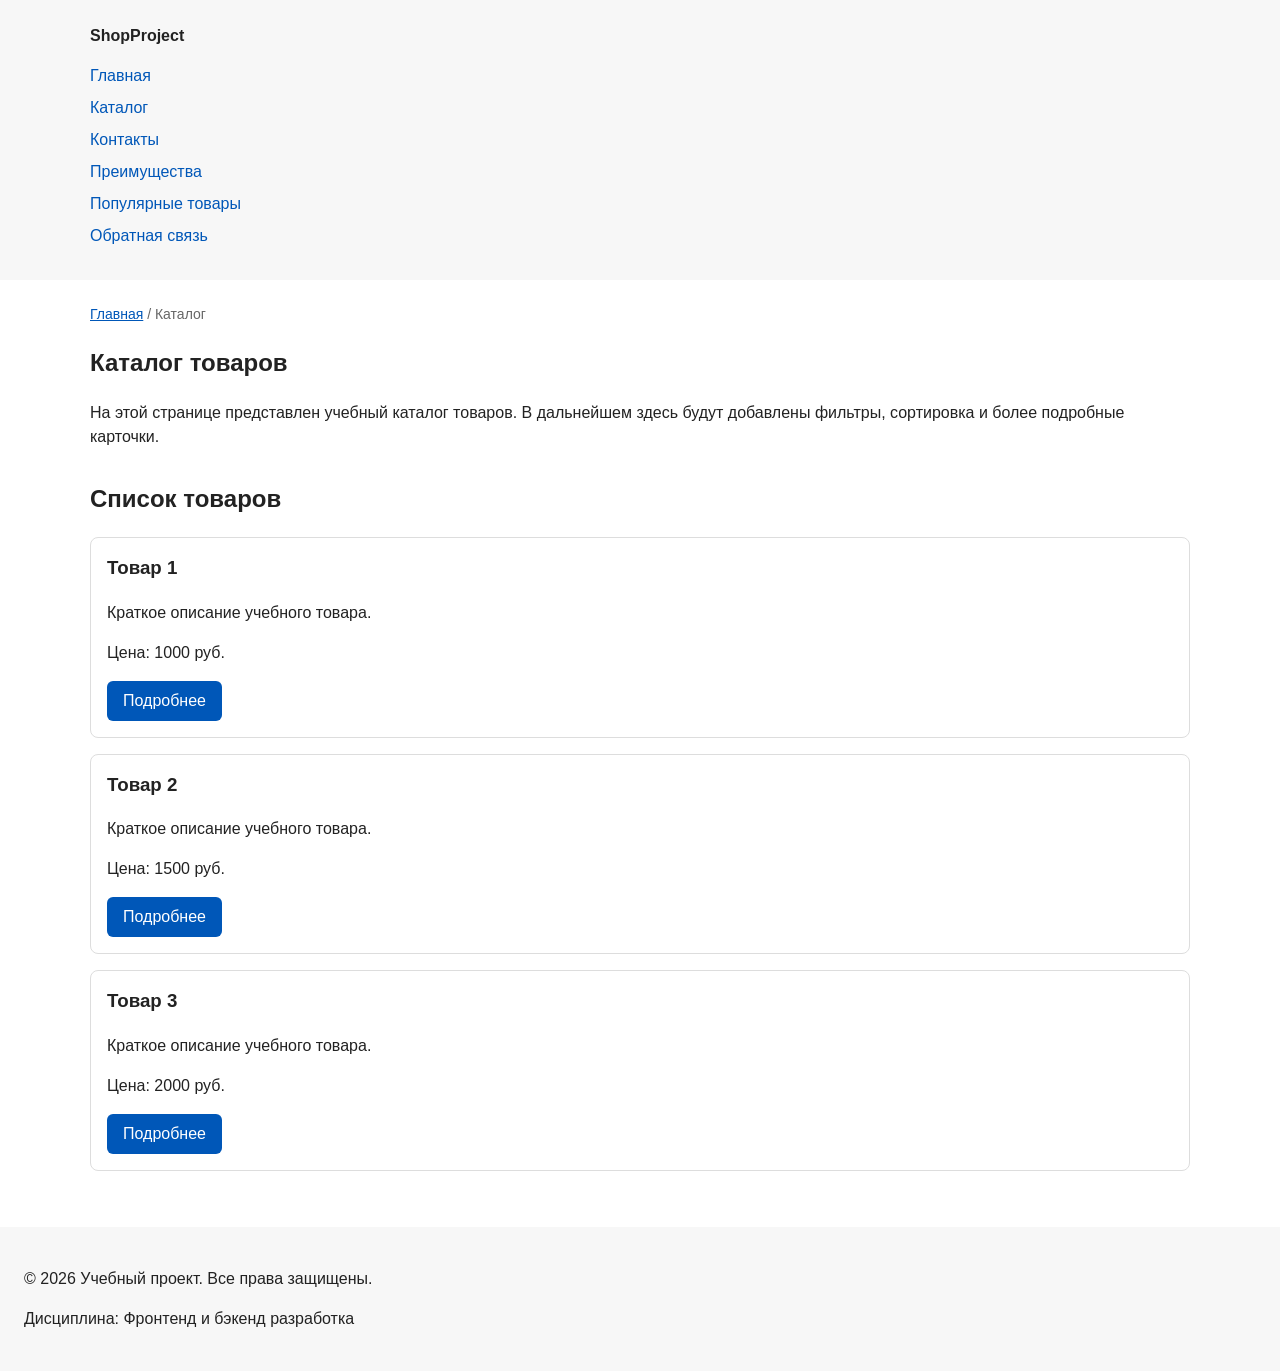
==== catalog.html @ 8e1e1a38 "feat: add multi-page structure navigation and anchors" ====
<!DOCTYPE html>
<html lang="ru">

<head>
    <meta charset="UTF-8">
    <meta name="viewport" content="width=device-width, initial-scale=1.0">
    <meta name="description" content="Каталог товаров учебного интернет-магазина.">
    <title>Каталог товаров — Учебный интернет-магазин</title>
    <link rel="stylesheet" href="css/style.css">
    <meta property="og:type" content="website">
    <meta property="og:title" content="Учебный интернет-магазин">
    <meta property="og:description" content="Учебный frontend-проект интернет-магазина.">
    <meta property="og:image" content="https://username.github.io/kr1-html-css-shop/images/preview.jpg">

</head>

<body>
    <header>
        <div class="site-header">
            <a class="site-logo" href="index.html">ShopProject</a>

            <nav class="site-nav" aria-label="Основная навигация">
                <ul class="site-nav__list">
                    <li><a href="index.html">Главная</a></li>
                    <li><a href="catalog.html">Каталог</a></li>
                    <li><a href="contacts.html">Контакты</a></li>
                    <li><a href="index.html#advantages">Преимущества</a></li>
                    <li><a href="index.html#popular">Популярные товары</a></li>
                    <li><a href="index.html#contacts">Обратная связь</a></li>
                </ul>
            </nav>
        </div>
    </header>

    <main>
        <nav class="breadcrumbs" aria-label="Хлебные крошки">
            <a href="index.html">Главная</a>
            <span>Каталог</span>
        </nav>

        <section class="section">
            <h1>Каталог товаров</h1>
            <p>
                На этой странице представлен учебный каталог товаров.
                В дальнейшем здесь будут добавлены фильтры, сортировка и более
                подробные карточки.
            </p>
        </section>

        <section class="section">
            <h2>Список товаров</h2>

            <article class="product-card">
                <h3>Товар 1</h3>
                <p>Краткое описание учебного товара.</p>
                <p>Цена: 1000 руб.</p>
                <a class="button" href="index.html#popular">Подробнее</a>
            </article>

            <article class="product-card">
                <h3>Товар 2</h3>
                <p>Краткое описание учебного товара.</p>
                <p>Цена: 1500 руб.</p>
                <a class="button" href="index.html#popular">Подробнее</a>
            </article>

            <article class="product-card">
                <h3>Товар 3</h3>
                <p>Краткое описание учебного товара.</p>
                <p>Цена: 2000 руб.</p>
                <a class="button" href="index.html#popular">Подробнее</a>
            </article>
        </section>
    </main>

    <footer>
        <p>&copy; 2026 Учебный проект. Все права защищены.</p>
        <p>Дисциплина: Фронтенд и бэкенд разработка</p>
    </footer>
</body>

</html>
---- css/style.css ----
/* ===============================
   1. Переменные проекта
   =============================== */

:root {
  /* Основные цвета проекта */
  --color-bg: #ffffff;
  --color-text: #222222;
  --color-muted: #666666;
  --color-primary: #0057b8;
  --color-primary-dark: #003f86;
  --color-border: #dddddd;
  --color-surface: #f7f7f7;
  --color-surface-accent: #eef5ff;
  --color-danger: #b00020;
  --color-success: #168a2f;
  --color-success-bg: #eefaf0;
  --color-white: #ffffff;

  /* Отступы */
  --space-xs: 4px;
  --space-sm: 8px;
  --space-md: 16px;
  --space-lg: 24px;
  --space-xl: 32px;

  /* Скругления */
  --radius-sm: 6px;
  --radius-md: 8px;
  --radius-lg: 12px;

  /* Размеры */
  --container-width: 1100px;
}

/* ===============================
   2. Базовые стили
   =============================== */

* {
  box-sizing: border-box;
}

/*
  Убираем стандартный внешний отступ браузера у body.
  Без этого вокруг страницы может появиться белая рамка.
*/
body {
  margin: 0;
  font-family: Arial, sans-serif;
  line-height: 1.5;
  color: var(--color-text);
  background-color: var(--color-bg);
}

/*
  Задаём внутренние отступы для основных областей страницы.
  Это делает содержимое визуально отделённым от краёв окна браузера.
*/
header,
main,
footer {
  padding: var(--space-lg);
}


/*
  Оформляем шапку страницы.
  Пока используется простой светло-серый фон.
*/
header {
  background-color: var(--color-surface);
}

footer {
  background-color: var(--color-surface);
}

/* ===============================
   3. Общие элементы интерфейса
   =============================== */

a {
  color: var(--color-primary);
}

a:hover {
  color: var(--color-primary-dark);
}

a:focus-visible {
  outline: 2px solid var(--color-primary);
  outline-offset: 3px;
}



/*
  Ограничиваем ширину содержимого шапки,
  чтобы оно не растягивалось слишком сильно на широких экранах.
*/
.site-header {
  max-width: 1100px;
  margin: 0 auto;
}

/*
  Оформляем текстовый логотип.
*/
.site-logo {
  font-weight: bold;
  text-decoration: none;
  color: #222222;
}

/*
  Убираем стандартные отступы и маркеры списка навигации.
*/
.site-nav__list {
  padding: 0;
  margin: 16px 0 0;
  list-style: none;
}

/*
  Добавляем расстояние между пунктами меню.
*/
.site-nav__list li {
  margin-bottom: 8px;
}

/*
  Оформляем ссылки меню.
*/
.site-nav__list a {
  color: #0057b8;
  text-decoration: none;
}

/*
  При наведении мыши подчёркиваем ссылку.
  Подробно состояния интерфейса будут рассмотрены в практической работе 1.7.
*/
.site-nav__list a:hover {
  text-decoration: underline;
}

/* ===============================
   4. Компоненты страницы
   =============================== */

.hero {
  max-width: var(--container-width);
  margin: 0 auto var(--space-xl);
  padding: var(--space-xl) var(--space-lg);
  background-color: var(--color-surface-accent);
  border-radius: var(--radius-lg);
}

.section {
  max-width: var(--container-width);
  margin: 0 auto var(--space-xl);
}

.section h2 {
  margin-top: 0;
}

/*
  Карточка товара — самостоятельный блок.
  На следующих занятиях карточки будут доработаны и выстроены в сетку.
*/
.product-card {
  margin-bottom: var(--space-md);
  padding: var(--space-md);
  border: 1px solid var(--color-border);
  border-radius: var(--radius-md);
  background-color: var(--color-bg);
}

.product-card:hover {
  border-color: var(--color-primary);
}

.product-card h3 {
  margin-top: 0;
}


.button {
  display: inline-block;
  padding: var(--space-sm) var(--space-md);
  color: var(--color-white);
  background-color: var(--color-primary);
  text-decoration: none;
  border: none;
  border-radius: var(--radius-sm);
  cursor: pointer;
}

.button:hover {
  background-color: var(--color-primary-dark);
}

.button:focus-visible {
  outline: 2px solid var(--color-primary);
  outline-offset: 3px;
}

.button:disabled {
  opacity: 0.6;
  cursor: not-allowed;
}


/*
  Дополнительный информационный блок.
*/
.product-card {
  margin-bottom: var(--space-md);
  padding: var(--space-md);
  border: 1px solid var(--color-border);
  border-radius: var(--radius-md);
  background-color: var(--color-bg);
}

.product-card:hover {
  border-color: var(--color-primary);
}

.product-card h3 {
  margin-top: 0;
}


/* ===============================
   5. Форма и модальное окно
   =============================== */

/*
  Модальное окно.
  Элемент dialog сам умеет открываться поверх страницы.
*/
.order-dialog {
  width: min(100% - 32px, 560px);
  padding: var(--space-lg);
  border: none;
  border-radius: var(--radius-lg);
}


/*
  Затемнение фона за модальным окном.
*/
.order-dialog::backdrop {
  background-color: rgba(0, 0, 0, 0.5);
}


/*
  Поле формы.
  Каждый блок получает нижний отступ.
*/
.form-field {
  margin-bottom: var(--space-md);
}


/*
  Подпись поля.
*/
.form-field label {
  display: block;
  margin-bottom: var(--space-xs);
}


/*
  Основные поля формы.
*/
.form-field input,
.form-field select,
.form-field textarea {
  width: 100%;
  padding: 10px 12px;
  border: 1px solid var(--color-border);
  border-radius: var(--radius-sm);
  font: inherit;
}


/*
  Checkbox не должен занимать всю ширину.
*/
.form-field input[type="checkbox"] {
  width: auto;
}


/*
  Подсказка под полем телефона.
*/
.form-field small {
  display: block;
  margin-top: var(--space-xs);
  color: var(--color-muted);
}


.form-field input:hover,
.form-field select:hover,
.form-field textarea:hover {
  border-color: var(--color-primary);
}


/*
  Видимый фокус для клавиатурной навигации.
*/
.form-field input:focus-visible,
.form-field select:focus-visible,
.form-field textarea:focus-visible,
.form-actions button:focus-visible {
  outline: 2px solid var(--color-primary);
  outline-offset: 3px;
}

[aria-invalid="true"] {
  border-color: var(--color-danger);
}



/*
  Кнопки формы.
*/
.form-actions {
  display: flex;
  gap: 12px;
  margin-top: 20px;
}

/*
  Сообщение об успешной отправке.
*/
.success-message {
  max-width: var(--container-width);
  margin: var(--space-lg) auto;
  padding: var(--space-md);
  border-left: 4px solid var(--color-success);
  background-color: var(--color-success-bg);
}

.breadcrumbs {
  max-width: var(--container-width);
  margin: 0 auto var(--space-md);
  font-size: 14px;
  color: var(--color-muted);
}

.breadcrumbs a {
  color: var(--color-primary);
}

.breadcrumbs span::before {
  content: " / ";
  color: var(--color-muted);
}
html {
  scroll-behavior: smooth;
}
:target {
  outline: 2px dashed var(--color-primary);
  outline-offset: 4px;
}
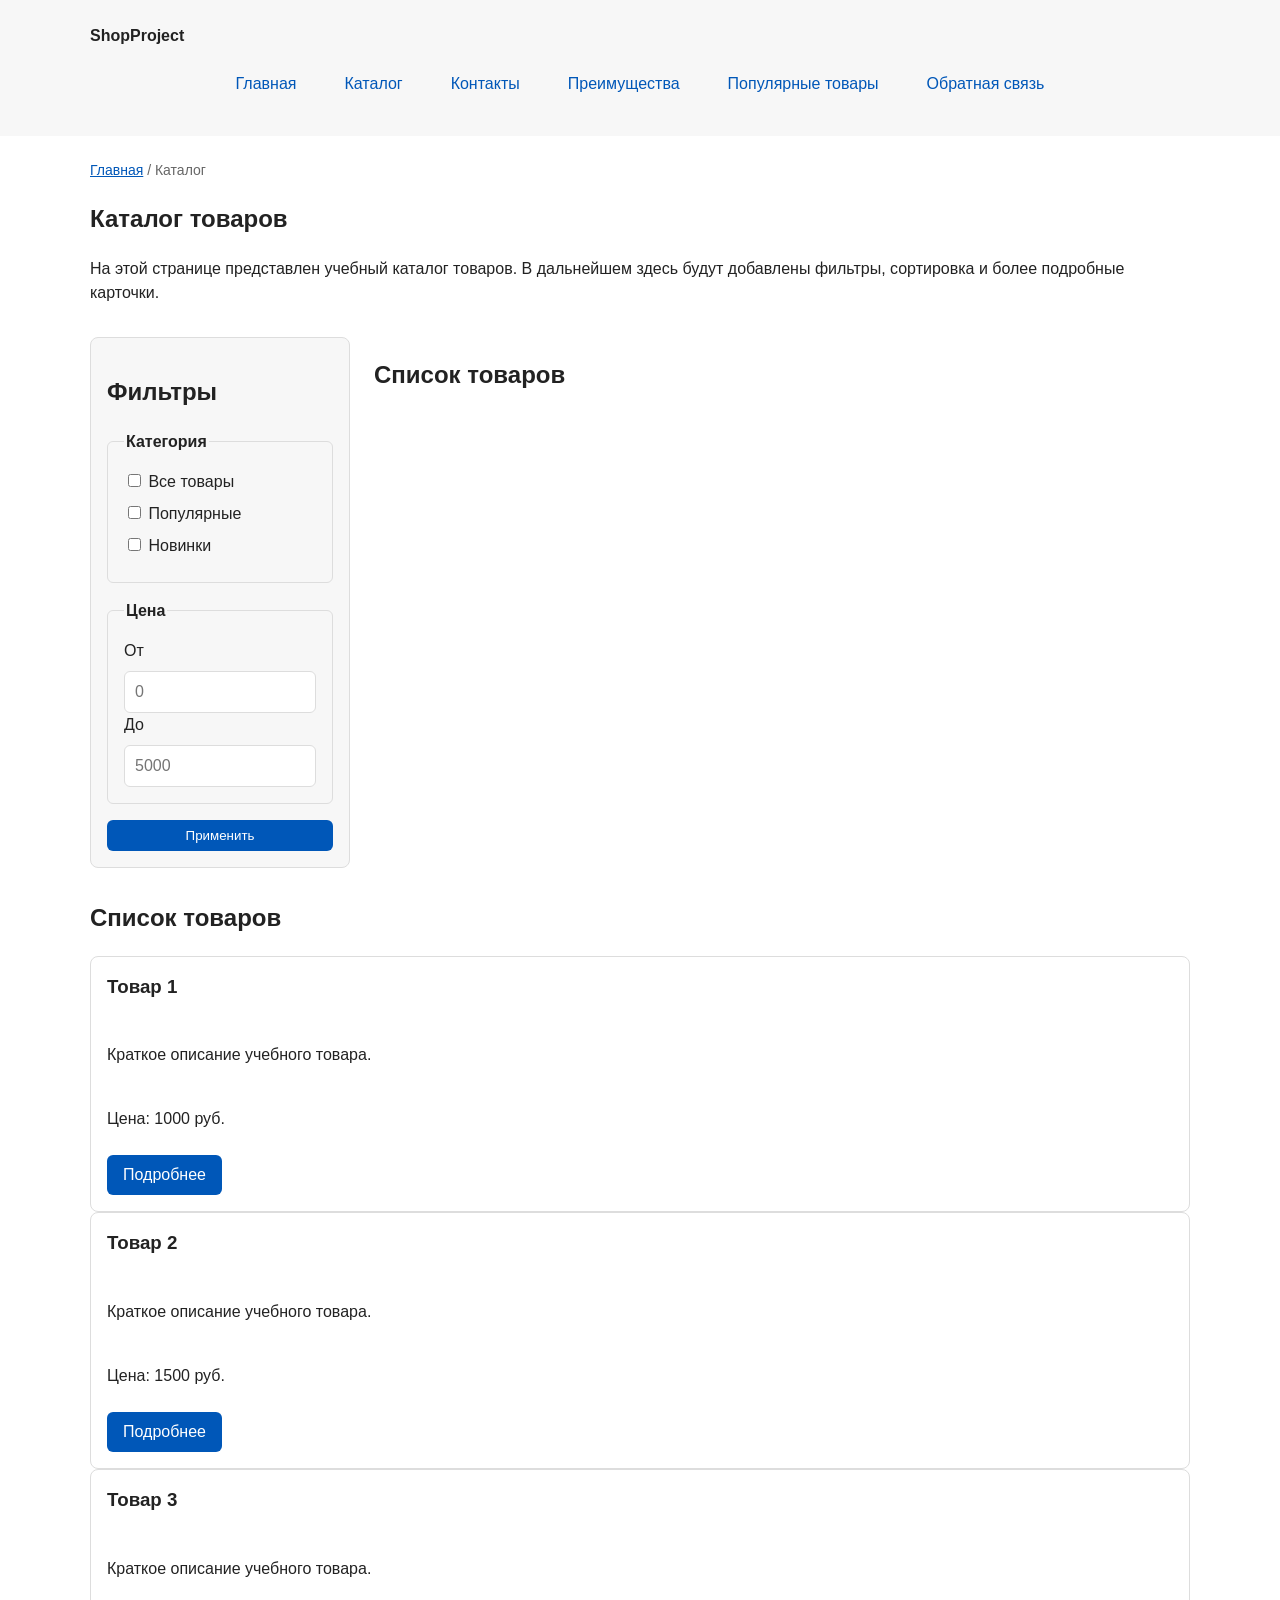
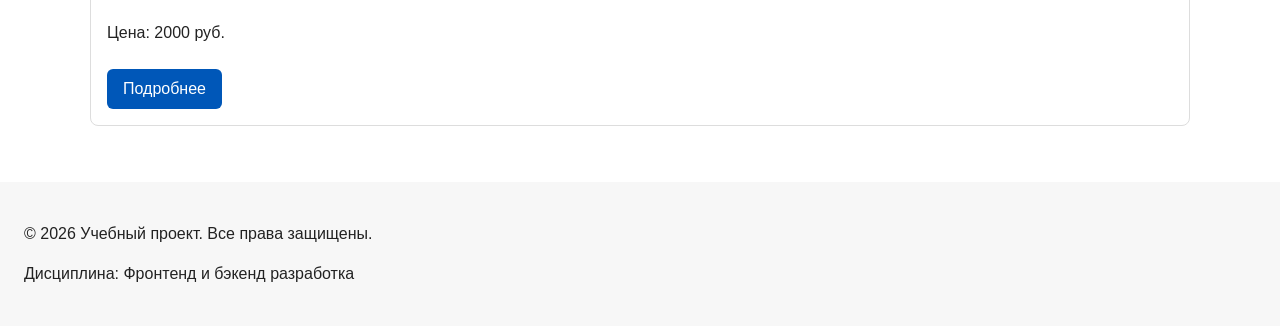
==== commit 9ff9a0d5: "feat: add flex navigation and grid catalog layout" ====
--- a/catalog.html
+++ b/catalog.html
@@ -46,6 +46,52 @@
                 подробные карточки.
             </p>
         </section>
+        <section class="catalog-layout">
+            <aside class="catalog-filters">
+                <h2>Фильтры</h2>
+
+                <form class="filters-form" action="#" method="get">
+                    <fieldset>
+                        <legend>Категория</legend>
+
+                        <label>
+                            <input type="checkbox" name="category" value="all">
+                            Все товары
+                        </label>
+
+                        <label>
+                            <input type="checkbox" name="category" value="popular">
+                            Популярные
+                        </label>
+
+                        <label>
+                            <input type="checkbox" name="category" value="new">
+                            Новинки
+                        </label>
+                    </fieldset>
+
+                    <fieldset>
+                        <legend>Цена</legend>
+
+                        <label for="price-from">От</label>
+                        <input id="price-from" name="price-from" type="number" min="0" placeholder="0">
+
+                        <label for="price-to">До</label>
+                        <input id="price-to" name="price-to" type="number" min="0" placeholder="5000">
+                    </fieldset>
+
+                    <button class="button" type="submit">Применить</button>
+                </form>
+            </aside>
+
+            <section class="catalog-products">
+                <h2>Список товаров</h2>
+
+                <div class="products-grid">
+                    <!-- Карточки товаров -->
+                </div>
+            </section>
+        </section>
 
         <section class="section">
             <h2>Список товаров</h2>
--- a/css/style.css
+++ b/css/style.css
@@ -117,10 +117,16 @@
   Убираем стандартные отступы и маркеры списка навигации.
 */
 .site-nav__list {
+  display: flex;
+  flex-wrap: wrap;
+  justify-content: center;
+  align-items: center;
+  gap: var(--space-md);
   padding: 0;
-  margin: 16px 0 0;
+  margin: var(--space-md) 0 0;
   list-style: none;
 }
+
 
 /*
   Добавляем расстояние между пунктами меню.
@@ -133,17 +139,23 @@
   Оформляем ссылки меню.
 */
 .site-nav__list a {
-  color: #0057b8;
+  display: inline-block;
+  padding: var(--space-sm) var(--space-md);
+  color: var(--color-primary);
   text-decoration: none;
-}
+  border-radius: var(--radius-sm);
+}
+
 
 /*
   При наведении мыши подчёркиваем ссылку.
   Подробно состояния интерфейса будут рассмотрены в практической работе 1.7.
 */
 .site-nav__list a:hover {
-  text-decoration: underline;
-}
+  color: var(--color-white);
+  background-color: var(--color-primary);
+}
+
 
 /* ===============================
    4. Компоненты страницы
@@ -373,3 +385,176 @@
   outline: 2px dashed var(--color-primary);
   outline-offset: 4px;
 }
+/*
+  Модальное окно.
+  Элемент dialog сам умеет открываться поверх страницы.
+*/
+.order-dialog {
+  width: min(100% - 32px, 560px);
+  padding: 24px;
+  border: none;
+  border-radius: 12px;
+}
+
+/*
+  Затемнение фона за модальным окном.
+*/
+.order-dialog::backdrop {
+  background-color: rgba(0, 0, 0, 0.5);
+}
+
+/*
+  Поле формы.
+  Каждый блок получает нижний отступ.
+*/
+.form-field {
+  margin-bottom: 16px;
+}
+
+/*
+  Подпись поля.
+*/
+.form-field label {
+  display: block;
+  margin-bottom: 6px;
+}
+
+/*
+  Основные поля формы.
+*/
+.form-field input,
+.form-field select,
+.form-field textarea {
+  width: 100%;
+  padding: 10px 12px;
+  border: 1px solid #cccccc;
+  border-radius: 6px;
+  font: inherit;
+}
+
+/*
+  Checkbox не должен занимать всю ширину.
+*/
+.form-field input[type="checkbox"] {
+  width: auto;
+}
+
+/*
+  Подсказка под полем телефона.
+*/
+.form-field small {
+  display: block;
+  margin-top: 4px;
+  color: #666666;
+}
+
+/*
+  Видимый фокус для клавиатурной навигации.
+*/
+.form-field input:focus-visible,
+.form-field select:focus-visible,
+.form-field textarea:focus-visible,
+.form-actions button:focus-visible {
+  outline: 2px solid #0057b8;
+  outline-offset: 2px;
+}
+
+/*
+  Подсветка ошибочных полей.
+  Атрибут aria-invalid будет добавляться через JavaScript.
+*/
+[aria-invalid="true"] {
+  border-color: #b00020;
+}
+
+/*
+  Кнопки формы.
+*/
+.form-actions {
+  display: flex;
+  gap: 12px;
+  margin-top: 20px;
+}
+
+/*
+  Сообщение об успешной отправке.
+*/
+.success-message {
+  max-width: 1100px;
+  margin: 24px auto;
+  padding: 16px;
+  border-left: 4px solid #168a2f;
+  background-color: #eefaf0;
+}
+
+.products-grid {
+  display: grid;
+  grid-template-columns: repeat(3, 1fr);
+  gap: var(--space-lg);
+}
+
+.product-card {
+  display: flex;
+  flex-direction: column;
+  gap: var(--space-sm);
+  margin-bottom: 0;
+  padding: var(--space-md);
+  border: 1px solid var(--color-border);
+  border-radius: var(--radius-md);
+  background-color: var(--color-bg);
+}
+
+.product-card .button {
+  margin-top: auto;
+  align-self: flex-start;
+}
+
+.catalog-layout {
+  max-width: var(--container-width);
+  margin: 0 auto var(--space-xl);
+  display: grid;
+  grid-template-columns: 260px 1fr;
+  grid-template-areas: "filters products";
+  gap: var(--space-lg);
+}
+
+.catalog-filters {
+  grid-area: filters;
+  padding: var(--space-md);
+  border: 1px solid var(--color-border);
+  border-radius: var(--radius-md);
+  background-color: var(--color-surface);
+}
+
+.catalog-products {
+  grid-area: products;
+}
+
+.filters-form {
+  display: grid;
+  gap: var(--space-md);
+}
+
+.filters-form fieldset {
+  margin: 0;
+  padding: var(--space-md);
+  border: 1px solid var(--color-border);
+  border-radius: var(--radius-sm);
+}
+
+.filters-form legend {
+  font-weight: 700;
+}
+
+.filters-form label {
+  display: block;
+  margin-bottom: var(--space-sm);
+}
+
+.filters-form input[type="number"] {
+  width: 100%;
+  padding: 8px 10px;
+  border: 1px solid var(--color-border);
+  border-radius: var(--radius-sm);
+  font: inherit;
+}
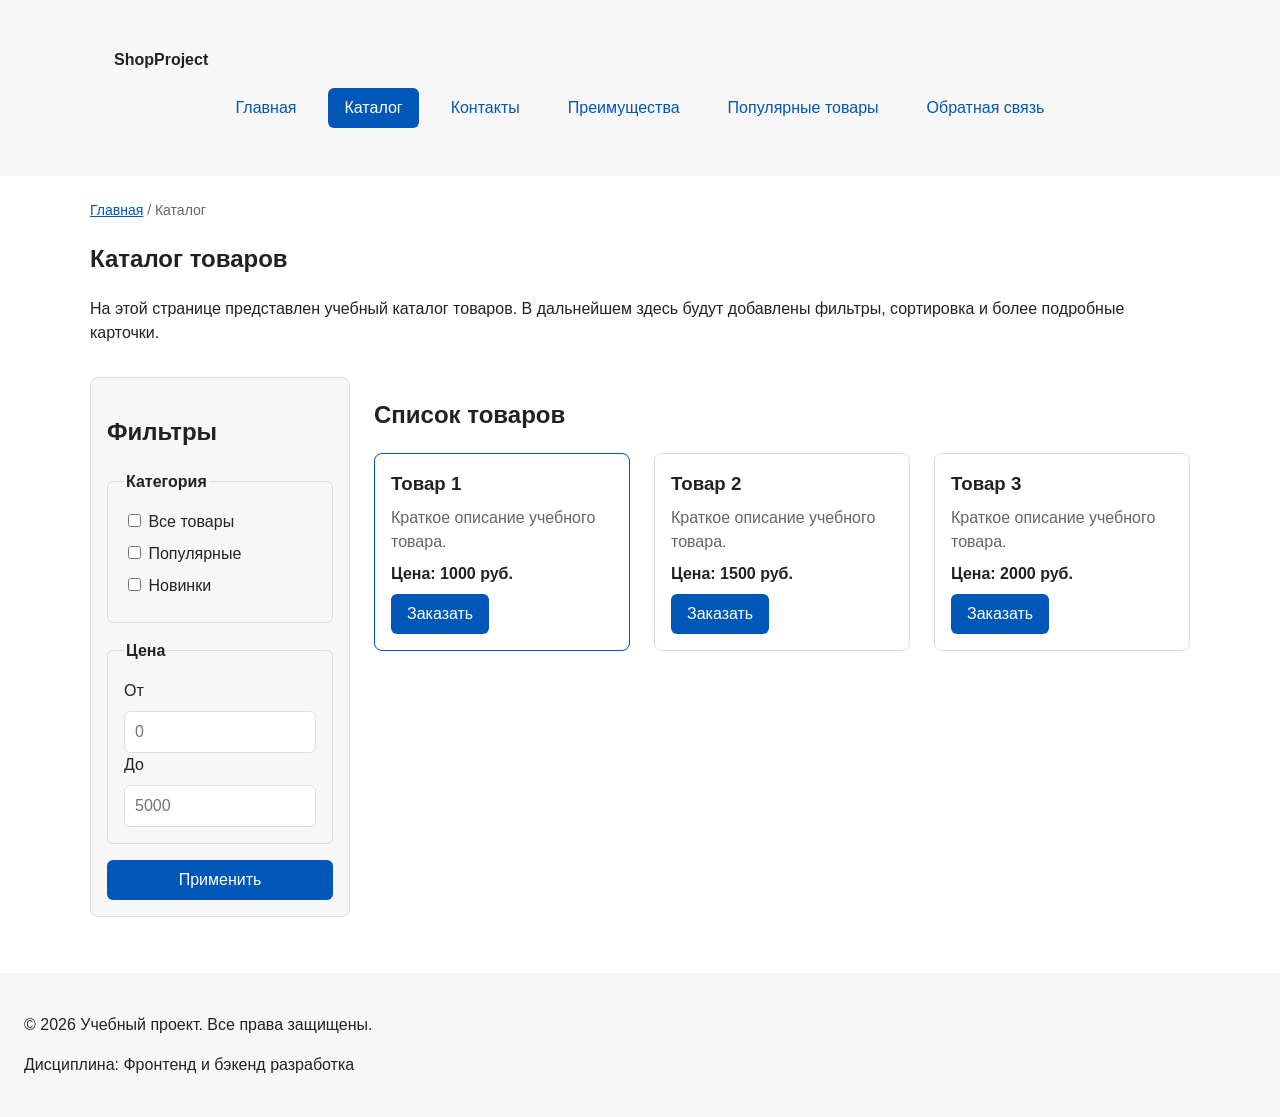
==== commit 9183ab81: "refactor: apply BEM naming to CSS classes" ====
--- a/catalog.html
+++ b/catalog.html
@@ -10,116 +10,119 @@
     <meta property="og:type" content="website">
     <meta property="og:title" content="Учебный интернет-магазин">
     <meta property="og:description" content="Учебный frontend-проект интернет-магазина.">
-    <meta property="og:image" content="https://username.github.io/kr1-html-css-shop/images/preview.jpg">
-
+    <meta property="og:image" content="https://rubynich.github.io/kr1-html-css-shop/images/preview.jpg">
 </head>
 
 <body>
-    <header>
-        <div class="site-header">
-            <a class="site-logo" href="index.html">ShopProject</a>
+    <header class="site-header">
+        <div class="site-header__inner">
+            <a class="site-header__logo" href="index.html">ShopProject</a>
 
             <nav class="site-nav" aria-label="Основная навигация">
                 <ul class="site-nav__list">
-                    <li><a href="index.html">Главная</a></li>
-                    <li><a href="catalog.html">Каталог</a></li>
-                    <li><a href="contacts.html">Контакты</a></li>
-                    <li><a href="index.html#advantages">Преимущества</a></li>
-                    <li><a href="index.html#popular">Популярные товары</a></li>
-                    <li><a href="index.html#contacts">Обратная связь</a></li>
+                    <li class="site-nav__item">
+                        <a class="site-nav__link" href="index.html">Главная</a>
+                    </li>
+                    <li class="site-nav__item">
+                        <a class="site-nav__link site-nav__link--active" href="catalog.html" aria-current="page">Каталог</a>
+                    </li>
+                    <li class="site-nav__item">
+                        <a class="site-nav__link" href="contacts.html">Контакты</a>
+                    </li>
+                    <li class="site-nav__item">
+                        <a class="site-nav__link" href="index.html#advantages">Преимущества</a>
+                    </li>
+                    <li class="site-nav__item">
+                        <a class="site-nav__link" href="index.html#popular">Популярные товары</a>
+                    </li>
+                    <li class="site-nav__item">
+                        <a class="site-nav__link" href="index.html#contacts">Обратная связь</a>
+                    </li>
                 </ul>
             </nav>
         </div>
     </header>
 
-    <main>
+    <main class="site-main">
         <nav class="breadcrumbs" aria-label="Хлебные крошки">
-            <a href="index.html">Главная</a>
-            <span>Каталог</span>
+            <a class="breadcrumbs__link" href="index.html">Главная</a>
+            <span class="breadcrumbs__current">Каталог</span>
         </nav>
 
         <section class="section">
             <h1>Каталог товаров</h1>
             <p>
-                На этой странице представлен учебный каталог товаров.
-                В дальнейшем здесь будут добавлены фильтры, сортировка и более
-                подробные карточки.
+                На этой странице представлен учебный каталог товаров. В дальнейшем здесь будут добавлены фильтры,
+                сортировка и более подробные карточки.
             </p>
         </section>
+
         <section class="catalog-layout">
-            <aside class="catalog-filters">
+            <aside class="catalog-filters catalog-layout__filters">
                 <h2>Фильтры</h2>
-
-                <form class="filters-form" action="#" method="get">
-                    <fieldset>
-                        <legend>Категория</legend>
-
-                        <label>
-                            <input type="checkbox" name="category" value="all">
-                            Все товары
+                <form class="catalog-filters__form" action="#" method="get">
+                    <fieldset class="catalog-filters__group">
+                        <legend class="catalog-filters__legend">Категория</legend>
+                        <label class="catalog-filters__label">
+                            <input type="checkbox" name="category" value="all"> Все товары
                         </label>
-
-                        <label>
-                            <input type="checkbox" name="category" value="popular">
-                            Популярные
+                        <label class="catalog-filters__label">
+                            <input type="checkbox" name="category" value="popular"> Популярные
                         </label>
-
-                        <label>
-                            <input type="checkbox" name="category" value="new">
-                            Новинки
+                        <label class="catalog-filters__label">
+                            <input type="checkbox" name="category" value="new"> Новинки
                         </label>
                     </fieldset>
 
-                    <fieldset>
-                        <legend>Цена</legend>
-
-                        <label for="price-from">От</label>
-                        <input id="price-from" name="price-from" type="number" min="0" placeholder="0">
-
-                        <label for="price-to">До</label>
-                        <input id="price-to" name="price-to" type="number" min="0" placeholder="5000">
+                    <fieldset class="catalog-filters__group">
+                        <legend class="catalog-filters__legend">Цена</legend>
+                        <label class="catalog-filters__label" for="price-from">От</label>
+                        <input class="catalog-filters__input" id="price-from" name="price-from" type="number" min="0"
+                            placeholder="0">
+                        <label class="catalog-filters__label" for="price-to">До</label>
+                        <input class="catalog-filters__input" id="price-to" name="price-to" type="number" min="0"
+                            placeholder="5000">
                     </fieldset>
 
-                    <button class="button" type="submit">Применить</button>
+                    <button class="button button--primary" type="submit">Применить</button>
                 </form>
             </aside>
 
-            <section class="catalog-products">
+            <section class="catalog-layout__products">
                 <h2>Список товаров</h2>
+                <div class="products-grid">
+                <article class="product-card product-card--featured">
+                    <h3 class="product-card__title">Товар 1</h3>
+                    <p class="product-card__description">Краткое описание учебного товара.</p>
+                    <p class="product-card__price">Цена: 1000 руб.</p>
+                    <button class="button button--primary product-card__button" type="button" data-product="Товар 1">
+                        Заказать
+                    </button>
+                </article>
 
-                <div class="products-grid">
-                    <!-- Карточки товаров -->
+                <article class="product-card">
+                    <h3 class="product-card__title">Товар 2</h3>
+                    <p class="product-card__description">Краткое описание учебного товара.</p>
+                    <p class="product-card__price">Цена: 1500 руб.</p>
+                    <button class="button button--primary product-card__button" type="button" data-product="Товар 2">
+                        Заказать
+                    </button>
+                </article>
+
+                <article class="product-card">
+                    <h3 class="product-card__title">Товар 3</h3>
+                    <p class="product-card__description">Краткое описание учебного товара.</p>
+                    <p class="product-card__price">Цена: 2000 руб.</p>
+                    <button class="button button--primary product-card__button" type="button" data-product="Товар 3">
+                        Заказать
+                    </button>
+                </article>
                 </div>
             </section>
         </section>
-
-        <section class="section">
-            <h2>Список товаров</h2>
-
-            <article class="product-card">
-                <h3>Товар 1</h3>
-                <p>Краткое описание учебного товара.</p>
-                <p>Цена: 1000 руб.</p>
-                <a class="button" href="index.html#popular">Подробнее</a>
-            </article>
-
-            <article class="product-card">
-                <h3>Товар 2</h3>
-                <p>Краткое описание учебного товара.</p>
-                <p>Цена: 1500 руб.</p>
-                <a class="button" href="index.html#popular">Подробнее</a>
-            </article>
-
-            <article class="product-card">
-                <h3>Товар 3</h3>
-                <p>Краткое описание учебного товара.</p>
-                <p>Цена: 2000 руб.</p>
-                <a class="button" href="index.html#popular">Подробнее</a>
-            </article>
-        </section>
     </main>
 
-    <footer>
+    <footer class="site-footer" id="contacts">
         <p>&copy; 2026 Учебный проект. Все права защищены.</p>
         <p>Дисциплина: Фронтенд и бэкенд разработка</p>
     </footer>
--- a/css/style.css
+++ b/css/style.css
@@ -1,7 +1,7 @@
 /* ===============================
    1. Переменные проекта
    =============================== */
-
+ 
 :root {
   /* Основные цвета проекта */
   --color-bg: #ffffff;
@@ -16,31 +16,35 @@
   --color-success: #168a2f;
   --color-success-bg: #eefaf0;
   --color-white: #ffffff;
-
+ 
   /* Отступы */
   --space-xs: 4px;
   --space-sm: 8px;
   --space-md: 16px;
   --space-lg: 24px;
   --space-xl: 32px;
-
+ 
   /* Скругления */
   --radius-sm: 6px;
   --radius-md: 8px;
   --radius-lg: 12px;
-
+ 
   /* Размеры */
   --container-width: 1100px;
 }
-
+ 
 /* ===============================
    2. Базовые стили
    =============================== */
-
+ 
 * {
   box-sizing: border-box;
 }
-
+ 
+html {
+  scroll-behavior: smooth;
+}
+ 
 /*
   Убираем стандартный внешний отступ браузера у body.
   Без этого вокруг страницы может появиться белая рамка.
@@ -52,70 +56,55 @@
   color: var(--color-text);
   background-color: var(--color-bg);
 }
-
-/*
-  Задаём внутренние отступы для основных областей страницы.
-  Это делает содержимое визуально отделённым от краёв окна браузера.
-*/
-header,
-main,
-footer {
-  padding: var(--space-lg);
-}
-
-
-/*
-  Оформляем шапку страницы.
-  Пока используется простой светло-серый фон.
-*/
-header {
-  background-color: var(--color-surface);
-}
-
-footer {
-  background-color: var(--color-surface);
-}
-
-/* ===============================
-   3. Общие элементы интерфейса
-   =============================== */
-
+ 
 a {
   color: var(--color-primary);
 }
-
+ 
 a:hover {
   color: var(--color-primary-dark);
 }
-
+ 
 a:focus-visible {
   outline: 2px solid var(--color-primary);
   outline-offset: 3px;
 }
-
-
-
+ 
+/* Подсветка элемента, на который ведёт якорная ссылка. */
+:target {
+  outline: 2px dashed var(--color-primary);
+  outline-offset: 4px;
+}
+ 
+/* ===============================
+   3. Блок site-header
+   =============================== */
+ 
+.site-header {
+  padding: var(--space-lg);
+  background-color: var(--color-surface);
+}
+ 
 /*
   Ограничиваем ширину содержимого шапки,
   чтобы оно не растягивалось слишком сильно на широких экранах.
 */
-.site-header {
-  max-width: 1100px;
+.site-header__inner {
+  max-width: var(--container-width);
   margin: 0 auto;
-}
-
-/*
-  Оформляем текстовый логотип.
-*/
-.site-logo {
-  font-weight: bold;
+  padding: var(--space-lg);
+}
+ 
+.site-header__logo {
+  font-weight: 700;
+  color: var(--color-text);
   text-decoration: none;
-  color: #222222;
-}
-
-/*
-  Убираем стандартные отступы и маркеры списка навигации.
-*/
+}
+ 
+/* ===============================
+   4. Блок site-nav
+   =============================== */
+ 
 .site-nav__list {
   display: flex;
   flex-wrap: wrap;
@@ -126,41 +115,67 @@
   margin: var(--space-md) 0 0;
   list-style: none;
 }
-
-
-/*
-  Добавляем расстояние между пунктами меню.
-*/
-.site-nav__list li {
-  margin-bottom: 8px;
-}
-
-/*
-  Оформляем ссылки меню.
-*/
-.site-nav__list a {
+ 
+.site-nav__link {
   display: inline-block;
   padding: var(--space-sm) var(--space-md);
   color: var(--color-primary);
   text-decoration: none;
   border-radius: var(--radius-sm);
 }
-
-
-/*
-  При наведении мыши подчёркиваем ссылку.
-  Подробно состояния интерфейса будут рассмотрены в практической работе 1.7.
-*/
-.site-nav__list a:hover {
+ 
+.site-nav__link:hover {
   color: var(--color-white);
   background-color: var(--color-primary);
 }
-
-
-/* ===============================
-   4. Компоненты страницы
-   =============================== */
-
+ 
+.site-nav__link:focus-visible {
+  outline: 2px solid var(--color-primary);
+  outline-offset: 3px;
+}
+ 
+.site-nav__link--active {
+  color: var(--color-white);
+  background-color: var(--color-primary);
+}
+ 
+/* ===============================
+   5. Основная область и подвал
+   =============================== */
+ 
+.site-main {
+  padding: var(--space-lg);
+}
+ 
+.site-footer {
+  padding: var(--space-lg);
+  background-color: var(--color-surface);
+}
+ 
+/* ===============================
+   6. Блок breadcrumbs
+   =============================== */
+ 
+.breadcrumbs {
+  max-width: var(--container-width);
+  margin: 0 auto var(--space-md);
+  font-size: 14px;
+  color: var(--color-muted);
+}
+ 
+.breadcrumbs__link {
+  color: var(--color-primary);
+}
+ 
+.breadcrumbs__current::before {
+  content: " / ";
+  color: var(--color-muted);
+}
+ 
+/* ===============================
+   7. Блоки hero и section
+   =============================== */
+ 
 .hero {
   max-width: var(--container-width);
   margin: 0 auto var(--space-xl);
@@ -168,87 +183,183 @@
   background-color: var(--color-surface-accent);
   border-radius: var(--radius-lg);
 }
-
+ 
 .section {
   max-width: var(--container-width);
   margin: 0 auto var(--space-xl);
 }
-
-.section h2 {
+ 
+.section__title {
   margin-top: 0;
 }
-
+ 
+/* ===============================
+   8. Блок button
+   =============================== */
+ 
+.button {
+  display: inline-block;
+  padding: var(--space-sm) var(--space-md);
+  border: none;
+  border-radius: var(--radius-sm);
+  font: inherit;
+  text-decoration: none;
+  cursor: pointer;
+}
+ 
+.button--primary {
+  color: var(--color-white);
+  background-color: var(--color-primary);
+}
+ 
+.button--primary:hover {
+  color: var(--color-white);
+  background-color: var(--color-primary-dark);
+}
+ 
+.button--secondary {
+  color: var(--color-primary);
+  background-color: transparent;
+  border: 1px solid var(--color-primary);
+}
+ 
+.button--secondary:hover {
+  color: var(--color-white);
+  background-color: var(--color-primary);
+}
+ 
+.button:focus-visible {
+  outline: 2px solid var(--color-primary);
+  outline-offset: 3px;
+}
+ 
+.button:disabled,
+.button--disabled {
+  opacity: 0.6;
+  cursor: not-allowed;
+}
+ 
+/* ===============================
+   9. Блоки products-grid и product-card
+   =============================== */
+ 
+.products-grid {
+  display: grid;
+  grid-template-columns: repeat(3, 1fr);
+  gap: var(--space-lg);
+}
+ 
 /*
-  Карточка товара — самостоятельный блок.
-  На следующих занятиях карточки будут доработаны и выстроены в сетку.
+  Карточка товара — самостоятельный переиспользуемый блок.
 */
 .product-card {
-  margin-bottom: var(--space-md);
+  display: flex;
+  flex-direction: column;
+  gap: var(--space-sm);
   padding: var(--space-md);
   border: 1px solid var(--color-border);
   border-radius: var(--radius-md);
   background-color: var(--color-bg);
 }
-
+ 
 .product-card:hover {
   border-color: var(--color-primary);
 }
-
-.product-card h3 {
-  margin-top: 0;
-}
-
-
-.button {
-  display: inline-block;
-  padding: var(--space-sm) var(--space-md);
-  color: var(--color-white);
-  background-color: var(--color-primary);
-  text-decoration: none;
-  border: none;
-  border-radius: var(--radius-sm);
-  cursor: pointer;
-}
-
-.button:hover {
-  background-color: var(--color-primary-dark);
-}
-
-.button:focus-visible {
-  outline: 2px solid var(--color-primary);
-  outline-offset: 3px;
-}
-
-.button:disabled {
-  opacity: 0.6;
-  cursor: not-allowed;
-}
-
-
-/*
-  Дополнительный информационный блок.
-*/
-.product-card {
-  margin-bottom: var(--space-md);
+ 
+.product-card--featured {
+  border-color: var(--color-primary);
+}
+ 
+.product-card--discount {
+  border-color: var(--color-danger);
+}
+ 
+.product-card__title {
+  margin: 0;
+  color: var(--color-text);
+}
+ 
+.product-card__description {
+  margin: 0;
+  color: var(--color-muted);
+}
+ 
+.product-card__price {
+  margin: 0;
+  font-weight: 700;
+}
+ 
+.product-card--discount .product-card__price {
+  color: var(--color-danger);
+}
+ 
+.product-card__button {
+  margin-top: auto;
+  align-self: flex-start;
+}
+ 
+/* ===============================
+   10. Блоки catalog-layout и catalog-filters
+   =============================== */
+ 
+.catalog-layout {
+  max-width: var(--container-width);
+  margin: 0 auto var(--space-xl);
+  display: grid;
+  grid-template-columns: 260px 1fr;
+  grid-template-areas: "filters products";
+  gap: var(--space-lg);
+}
+ 
+/* Элементы макета: области сетки. */
+.catalog-layout__filters {
+  grid-area: filters;
+}
+ 
+.catalog-layout__products {
+  grid-area: products;
+}
+ 
+.catalog-filters {
   padding: var(--space-md);
   border: 1px solid var(--color-border);
   border-radius: var(--radius-md);
-  background-color: var(--color-bg);
-}
-
-.product-card:hover {
-  border-color: var(--color-primary);
-}
-
-.product-card h3 {
-  margin-top: 0;
-}
-
-
-/* ===============================
-   5. Форма и модальное окно
-   =============================== */
-
+  background-color: var(--color-surface);
+}
+ 
+.catalog-filters__form {
+  display: grid;
+  gap: var(--space-md);
+}
+ 
+.catalog-filters__group {
+  margin: 0;
+  padding: var(--space-md);
+  border: 1px solid var(--color-border);
+  border-radius: var(--radius-sm);
+}
+ 
+.catalog-filters__legend {
+  font-weight: 700;
+}
+ 
+.catalog-filters__label {
+  display: block;
+  margin-bottom: var(--space-sm);
+}
+ 
+.catalog-filters__input {
+  width: 100%;
+  padding: 8px 10px;
+  border: 1px solid var(--color-border);
+  border-radius: var(--radius-sm);
+  font: inherit;
+}
+ 
+/* ===============================
+   11. Блок order-dialog
+   =============================== */
+ 
 /*
   Модальное окно.
   Элемент dialog сам умеет открываться поверх страницы.
@@ -259,102 +370,90 @@
   border: none;
   border-radius: var(--radius-lg);
 }
-
-
-/*
-  Затемнение фона за модальным окном.
-*/
+ 
+/* Затемнение фона за модальным окном. */
 .order-dialog::backdrop {
   background-color: rgba(0, 0, 0, 0.5);
 }
-
-
-/*
-  Поле формы.
-  Каждый блок получает нижний отступ.
-*/
-.form-field {
+ 
+.order-dialog__title {
+  margin-top: 0;
+}
+ 
+/* ===============================
+   12. Блок order-form
+   =============================== */
+ 
+/* Поле формы: каждый блок получает нижний отступ. */
+.order-form__field {
   margin-bottom: var(--space-md);
 }
-
-
-/*
-  Подпись поля.
-*/
-.form-field label {
+ 
+/* Подпись поля. */
+.order-form__label {
   display: block;
   margin-bottom: var(--space-xs);
 }
-
-
-/*
-  Основные поля формы.
-*/
-.form-field input,
-.form-field select,
-.form-field textarea {
+ 
+/* Основные поля формы. */
+.order-form__input,
+.order-form__select,
+.order-form__textarea {
   width: 100%;
   padding: 10px 12px;
   border: 1px solid var(--color-border);
   border-radius: var(--radius-sm);
   font: inherit;
 }
-
-
+ 
+.order-form__input:hover,
+.order-form__select:hover,
+.order-form__textarea:hover {
+  border-color: var(--color-primary);
+}
+ 
+/* Видимый фокус для клавиатурной навигации. */
+.order-form__input:focus-visible,
+.order-form__select:focus-visible,
+.order-form__textarea:focus-visible,
+.order-form__checkbox:focus-visible {
+  outline: 2px solid var(--color-primary);
+  outline-offset: 3px;
+}
+ 
 /*
-  Checkbox не должен занимать всю ширину.
+  Подсветка ошибочных полей.
+  Атрибут aria-invalid добавляется через JavaScript.
 */
-.form-field input[type="checkbox"] {
+.order-form__input[aria-invalid="true"],
+.order-form__select[aria-invalid="true"],
+.order-form__textarea[aria-invalid="true"] {
+  border-color: var(--color-danger);
+}
+ 
+/* Checkbox не должен занимать всю ширину. */
+.order-form__checkbox {
   width: auto;
 }
-
-
-/*
-  Подсказка под полем телефона.
-*/
-.form-field small {
+ 
+/* Подсказка под полем. */
+.order-form__hint {
   display: block;
   margin-top: var(--space-xs);
   color: var(--color-muted);
 }
-
-
-.form-field input:hover,
-.form-field select:hover,
-.form-field textarea:hover {
-  border-color: var(--color-primary);
-}
-
-
-/*
-  Видимый фокус для клавиатурной навигации.
-*/
-.form-field input:focus-visible,
-.form-field select:focus-visible,
-.form-field textarea:focus-visible,
-.form-actions button:focus-visible {
-  outline: 2px solid var(--color-primary);
-  outline-offset: 3px;
-}
-
-[aria-invalid="true"] {
-  border-color: var(--color-danger);
-}
-
-
-
-/*
-  Кнопки формы.
-*/
-.form-actions {
+ 
+/* Область кнопок формы. */
+.order-form__actions {
   display: flex;
-  gap: 12px;
-  margin-top: 20px;
-}
-
-/*
-  Сообщение об успешной отправке.
-*/
+  gap: var(--space-md);
+  margin-top: var(--space-lg);
+}
+ 
+/* ===============================
+   13. Блок success-message
+   =============================== */
+ 
 .success-message {
   max-width: var(--container-width);
   margin: var(--space-lg) auto;
@@ -362,199 +461,4 @@
   border-left: 4px solid var(--color-success);
   background-color: var(--color-success-bg);
 }
-
-.breadcrumbs {
-  max-width: var(--container-width);
-  margin: 0 auto var(--space-md);
-  font-size: 14px;
-  color: var(--color-muted);
-}
-
-.breadcrumbs a {
-  color: var(--color-primary);
-}
-
-.breadcrumbs span::before {
-  content: " / ";
-  color: var(--color-muted);
-}
-html {
-  scroll-behavior: smooth;
-}
-:target {
-  outline: 2px dashed var(--color-primary);
-  outline-offset: 4px;
-}
-/*
-  Модальное окно.
-  Элемент dialog сам умеет открываться поверх страницы.
-*/
-.order-dialog {
-  width: min(100% - 32px, 560px);
-  padding: 24px;
-  border: none;
-  border-radius: 12px;
-}
-
-/*
-  Затемнение фона за модальным окном.
-*/
-.order-dialog::backdrop {
-  background-color: rgba(0, 0, 0, 0.5);
-}
-
-/*
-  Поле формы.
-  Каждый блок получает нижний отступ.
-*/
-.form-field {
-  margin-bottom: 16px;
-}
-
-/*
-  Подпись поля.
-*/
-.form-field label {
-  display: block;
-  margin-bottom: 6px;
-}
-
-/*
-  Основные поля формы.
-*/
-.form-field input,
-.form-field select,
-.form-field textarea {
-  width: 100%;
-  padding: 10px 12px;
-  border: 1px solid #cccccc;
-  border-radius: 6px;
-  font: inherit;
-}
-
-/*
-  Checkbox не должен занимать всю ширину.
-*/
-.form-field input[type="checkbox"] {
-  width: auto;
-}
-
-/*
-  Подсказка под полем телефона.
-*/
-.form-field small {
-  display: block;
-  margin-top: 4px;
-  color: #666666;
-}
-
-/*
-  Видимый фокус для клавиатурной навигации.
-*/
-.form-field input:focus-visible,
-.form-field select:focus-visible,
-.form-field textarea:focus-visible,
-.form-actions button:focus-visible {
-  outline: 2px solid #0057b8;
-  outline-offset: 2px;
-}
-
-/*
-  Подсветка ошибочных полей.
-  Атрибут aria-invalid будет добавляться через JavaScript.
-*/
-[aria-invalid="true"] {
-  border-color: #b00020;
-}
-
-/*
-  Кнопки формы.
-*/
-.form-actions {
-  display: flex;
-  gap: 12px;
-  margin-top: 20px;
-}
-
-/*
-  Сообщение об успешной отправке.
-*/
-.success-message {
-  max-width: 1100px;
-  margin: 24px auto;
-  padding: 16px;
-  border-left: 4px solid #168a2f;
-  background-color: #eefaf0;
-}
-
-.products-grid {
-  display: grid;
-  grid-template-columns: repeat(3, 1fr);
-  gap: var(--space-lg);
-}
-
-.product-card {
-  display: flex;
-  flex-direction: column;
-  gap: var(--space-sm);
-  margin-bottom: 0;
-  padding: var(--space-md);
-  border: 1px solid var(--color-border);
-  border-radius: var(--radius-md);
-  background-color: var(--color-bg);
-}
-
-.product-card .button {
-  margin-top: auto;
-  align-self: flex-start;
-}
-
-.catalog-layout {
-  max-width: var(--container-width);
-  margin: 0 auto var(--space-xl);
-  display: grid;
-  grid-template-columns: 260px 1fr;
-  grid-template-areas: "filters products";
-  gap: var(--space-lg);
-}
-
-.catalog-filters {
-  grid-area: filters;
-  padding: var(--space-md);
-  border: 1px solid var(--color-border);
-  border-radius: var(--radius-md);
-  background-color: var(--color-surface);
-}
-
-.catalog-products {
-  grid-area: products;
-}
-
-.filters-form {
-  display: grid;
-  gap: var(--space-md);
-}
-
-.filters-form fieldset {
-  margin: 0;
-  padding: var(--space-md);
-  border: 1px solid var(--color-border);
-  border-radius: var(--radius-sm);
-}
-
-.filters-form legend {
-  font-weight: 700;
-}
-
-.filters-form label {
-  display: block;
-  margin-bottom: var(--space-sm);
-}
-
-.filters-form input[type="number"] {
-  width: 100%;
-  padding: 8px 10px;
-  border: 1px solid var(--color-border);
-  border-radius: var(--radius-sm);
-  font: inherit;
-}
+ 
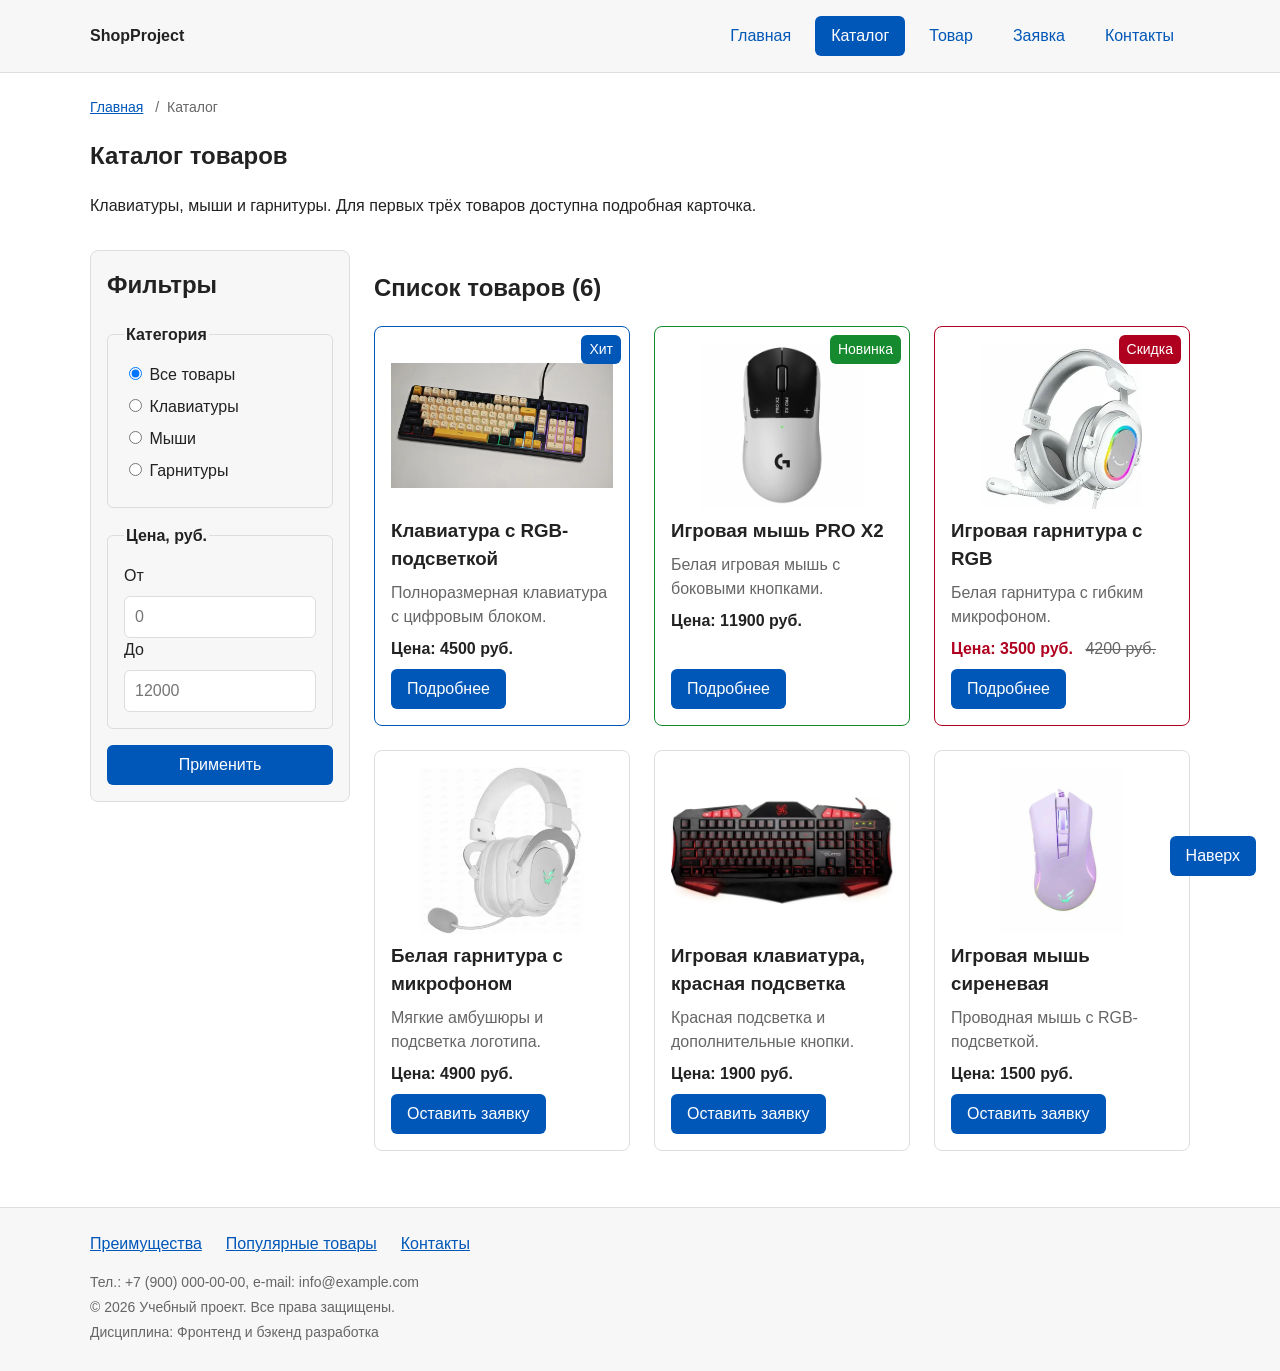
==== commit c0dc2ac5: "fix: prepare HTML CSS project for submission" ====
--- a/catalog.html
+++ b/catalog.html
@@ -4,13 +4,13 @@
 <head>
     <meta charset="UTF-8">
     <meta name="viewport" content="width=device-width, initial-scale=1.0">
-    <meta name="description" content="Каталог товаров учебного интернет-магазина.">
+    <meta name="description" content="Каталог товаров учебного интернет-магазина: шесть карточек, категории и блок фильтров.">
     <title>Каталог товаров — Учебный интернет-магазин</title>
     <link rel="stylesheet" href="css/style.css">
+    <script src="js/main.js" defer></script>
     <meta property="og:type" content="website">
-    <meta property="og:title" content="Учебный интернет-магазин">
-    <meta property="og:description" content="Учебный frontend-проект интернет-магазина.">
-    <meta property="og:image" content="https://rubynich.github.io/kr1-html-css-shop/images/preview.jpg">
+    <meta property="og:title" content="Каталог товаров — Учебный интернет-магазин">
+    <meta property="og:description" content="Каталог товаров учебного интернет-магазина: шесть карточек, категории и блок фильтров.">
 </head>
 
 <body>
@@ -24,19 +24,16 @@
                         <a class="site-nav__link" href="index.html">Главная</a>
                     </li>
                     <li class="site-nav__item">
-                        <a class="site-nav__link site-nav__link--active" href="catalog.html" aria-current="page">Каталог</a>
+                        <a class="site-nav__link site-nav__link--active" aria-current="page" href="catalog.html">Каталог</a>
+                    </li>
+                    <li class="site-nav__item">
+                        <a class="site-nav__link" href="product.html">Товар</a>
+                    </li>
+                    <li class="site-nav__item">
+                        <a class="site-nav__link" href="order.html">Заявка</a>
                     </li>
                     <li class="site-nav__item">
                         <a class="site-nav__link" href="contacts.html">Контакты</a>
-                    </li>
-                    <li class="site-nav__item">
-                        <a class="site-nav__link" href="index.html#advantages">Преимущества</a>
-                    </li>
-                    <li class="site-nav__item">
-                        <a class="site-nav__link" href="index.html#popular">Популярные товары</a>
-                    </li>
-                    <li class="site-nav__item">
-                        <a class="site-nav__link" href="index.html#contacts">Обратная связь</a>
                     </li>
                 </ul>
             </nav>
@@ -51,81 +48,122 @@
 
         <section class="section">
             <h1>Каталог товаров</h1>
-            <p>
-                На этой странице представлен учебный каталог товаров. В дальнейшем здесь будут добавлены фильтры,
-                сортировка и более подробные карточки.
-            </p>
+            <p>Клавиатуры, мыши и гарнитуры. Для первых трёх товаров доступна подробная карточка.</p>
         </section>
 
-        <section class="catalog-layout">
-            <aside class="catalog-filters catalog-layout__filters">
-                <h2>Фильтры</h2>
+        <div class="catalog-layout">
+            <aside class="catalog-filters catalog-layout__filters" aria-label="Фильтры каталога">
+                <h2 class="catalog-filters__title">Фильтры</h2>
                 <form class="catalog-filters__form" action="#" method="get">
                     <fieldset class="catalog-filters__group">
                         <legend class="catalog-filters__legend">Категория</legend>
                         <label class="catalog-filters__label">
-                            <input type="checkbox" name="category" value="all"> Все товары
+                            <input type="radio" name="category" value="all" checked> Все товары
                         </label>
                         <label class="catalog-filters__label">
-                            <input type="checkbox" name="category" value="popular"> Популярные
+                            <input type="radio" name="category" value="keyboards"> Клавиатуры
                         </label>
                         <label class="catalog-filters__label">
-                            <input type="checkbox" name="category" value="new"> Новинки
+                            <input type="radio" name="category" value="mice"> Мыши
+                        </label>
+                        <label class="catalog-filters__label">
+                            <input type="radio" name="category" value="headsets"> Гарнитуры
                         </label>
                     </fieldset>
 
                     <fieldset class="catalog-filters__group">
-                        <legend class="catalog-filters__legend">Цена</legend>
+                        <legend class="catalog-filters__legend">Цена, руб.</legend>
                         <label class="catalog-filters__label" for="price-from">От</label>
                         <input class="catalog-filters__input" id="price-from" name="price-from" type="number" min="0"
                             placeholder="0">
                         <label class="catalog-filters__label" for="price-to">До</label>
                         <input class="catalog-filters__input" id="price-to" name="price-to" type="number" min="0"
-                            placeholder="5000">
+                            placeholder="12000">
                     </fieldset>
 
                     <button class="button button--primary" type="submit">Применить</button>
                 </form>
             </aside>
 
-            <section class="catalog-layout__products">
-                <h2>Список товаров</h2>
+            <section class="catalog-layout__products" aria-labelledby="catalog-list-title">
+                <h2 id="catalog-list-title">Список товаров (6)</h2>
                 <div class="products-grid">
-                <article class="product-card product-card--featured">
-                    <h3 class="product-card__title">Товар 1</h3>
-                    <p class="product-card__description">Краткое описание учебного товара.</p>
-                    <p class="product-card__price">Цена: 1000 руб.</p>
-                    <button class="button button--primary product-card__button" type="button" data-product="Товар 1">
-                        Заказать
-                    </button>
+                <article class="product-card product-card--featured" data-category="keyboards">
+                    <span class="product-card__badge">Хит</span>
+                    <img class="product-card__image" src="images/product-1.png" alt="Клавиатура с цифровым блоком, чёрно-бежево-жёлтые клавиши, RGB-подсветка" width="760" height="428" loading="lazy">
+                    <h3 class="product-card__title">Клавиатура с RGB-подсветкой</h3>
+                    <p class="product-card__description">Полноразмерная клавиатура с цифровым блоком.</p>
+                    <p class="product-card__price">Цена: 4500 руб.</p>
+                    <div class="product-card__actions">
+                        <a class="button button--primary product-card__button" href="product.html">Подробнее</a>
+                    </div>
                 </article>
-
-                <article class="product-card">
-                    <h3 class="product-card__title">Товар 2</h3>
-                    <p class="product-card__description">Краткое описание учебного товара.</p>
+                <article class="product-card product-card--new" data-category="mice">
+                    <span class="product-card__badge">Новинка</span>
+                    <img class="product-card__image" src="images/product-2.png" alt="Белая игровая мышь PRO X2 с чёрной верхней панелью, вид сверху" width="779" height="800" loading="lazy">
+                    <h3 class="product-card__title">Игровая мышь PRO X2</h3>
+                    <p class="product-card__description">Белая игровая мышь с боковыми кнопками.</p>
+                    <p class="product-card__price">Цена: 11900 руб.</p>
+                    <div class="product-card__actions">
+                        <a class="button button--primary product-card__button" href="product-2.html">Подробнее</a>
+                    </div>
+                </article>
+                <article class="product-card product-card--discount" data-category="headsets">
+                    <span class="product-card__badge">Скидка</span>
+                    <img class="product-card__image" src="images/product-3.png" alt="Белая игровая гарнитура с RGB-кольцом на чашке и микрофоном" width="307" height="320" loading="lazy">
+                    <h3 class="product-card__title">Игровая гарнитура с RGB</h3>
+                    <p class="product-card__description">Белая гарнитура с гибким микрофоном.</p>
+                    <p class="product-card__price">Цена: 3500 руб. <s class="product-card__old-price">4200 руб.</s></p>
+                    <div class="product-card__actions">
+                        <a class="button button--primary product-card__button" href="product-3.html">Подробнее</a>
+                    </div>
+                </article>
+                <article class="product-card" data-category="headsets">
+                    <img class="product-card__image" src="images/product-4.png" alt="Белая гарнитура с микрофоном и подсвеченным логотипом на чашке" width="320" height="320" loading="lazy">
+                    <h3 class="product-card__title">Белая гарнитура с микрофоном</h3>
+                    <p class="product-card__description">Мягкие амбушюры и подсветка логотипа.</p>
+                    <p class="product-card__price">Цена: 4900 руб.</p>
+                    <div class="product-card__actions">
+                        <a class="button button--primary product-card__button" href="order.html">Оставить заявку</a>
+                    </div>
+                </article>
+                <article class="product-card" data-category="keyboards">
+                    <img class="product-card__image" src="images/product-5.png" alt="Чёрная игровая клавиатура с красной подсветкой клавиш" width="480" height="230" loading="lazy">
+                    <h3 class="product-card__title">Игровая клавиатура, красная подсветка</h3>
+                    <p class="product-card__description">Красная подсветка и дополнительные кнопки.</p>
+                    <p class="product-card__price">Цена: 1900 руб.</p>
+                    <div class="product-card__actions">
+                        <a class="button button--primary product-card__button" href="order.html">Оставить заявку</a>
+                    </div>
+                </article>
+                <article class="product-card" data-category="mice">
+                    <img class="product-card__image" src="images/product-6.png" alt="Сиреневая проводная игровая мышь с RGB-подсветкой" width="600" height="800" loading="lazy">
+                    <h3 class="product-card__title">Игровая мышь сиреневая</h3>
+                    <p class="product-card__description">Проводная мышь с RGB-подсветкой.</p>
                     <p class="product-card__price">Цена: 1500 руб.</p>
-                    <button class="button button--primary product-card__button" type="button" data-product="Товар 2">
-                        Заказать
-                    </button>
-                </article>
-
-                <article class="product-card">
-                    <h3 class="product-card__title">Товар 3</h3>
-                    <p class="product-card__description">Краткое описание учебного товара.</p>
-                    <p class="product-card__price">Цена: 2000 руб.</p>
-                    <button class="button button--primary product-card__button" type="button" data-product="Товар 3">
-                        Заказать
-                    </button>
+                    <div class="product-card__actions">
+                        <a class="button button--primary product-card__button" href="order.html">Оставить заявку</a>
+                    </div>
                 </article>
                 </div>
             </section>
-        </section>
+        </div>
     </main>
 
     <footer class="site-footer" id="contacts">
-        <p>&copy; 2026 Учебный проект. Все права защищены.</p>
-        <p>Дисциплина: Фронтенд и бэкенд разработка</p>
+        <div class="site-footer__inner">
+            <ul class="site-footer__links">
+                <li><a class="site-footer__link" href="index.html#advantages">Преимущества</a></li>
+                <li><a class="site-footer__link" href="index.html#popular">Популярные товары</a></li>
+                <li><a class="site-footer__link" href="contacts.html">Контакты</a></li>
+            </ul>
+            <p class="site-footer__text">Тел.: +7 (900) 000-00-00, e-mail: info@example.com</p>
+            <p class="site-footer__text">&copy; 2026 Учебный проект. Все права защищены.</p>
+            <p class="site-footer__text">Дисциплина: Фронтенд и бэкенд разработка</p>
+        </div>
     </footer>
+
+    <a class="to-top" href="#" aria-label="Наверх">Наверх</a>
 </body>
 
-</html>+</html>
--- a/css/style.css
+++ b/css/style.css
@@ -1,9 +1,9 @@
 /* ===============================
    1. Переменные проекта
    =============================== */
- 
+
 :root {
-  /* Основные цвета проекта */
+  /* Цвета */
   --color-bg: #ffffff;
   --color-text: #222222;
   --color-muted: #666666;
@@ -16,39 +16,46 @@
   --color-success: #168a2f;
   --color-success-bg: #eefaf0;
   --color-white: #ffffff;
- 
+
   /* Отступы */
   --space-xs: 4px;
   --space-sm: 8px;
   --space-md: 16px;
   --space-lg: 24px;
   --space-xl: 32px;
- 
+
   /* Скругления */
   --radius-sm: 6px;
   --radius-md: 8px;
   --radius-lg: 12px;
- 
-  /* Размеры */
+
+  /* Размеры и шрифты */
   --container-width: 1100px;
-}
- 
+  --header-offset: 88px;
+  --font-size-sm: 14px;
+  --font-size-lg: 18px;
+  --font-size-xl: 28px;
+
+  /* Слои (z-index) */
+  --z-sticky: 100;
+  --z-fixed: 200;
+  --z-toast: 300;
+  --z-modal: 1000;
+}
+
 /* ===============================
    2. Базовые стили
    =============================== */
- 
+
 * {
   box-sizing: border-box;
 }
- 
+
 html {
   scroll-behavior: smooth;
 }
- 
-/*
-  Убираем стандартный внешний отступ браузера у body.
-  Без этого вокруг страницы может появиться белая рамка.
-*/
+
+/* Убираем внешний отступ браузера, чтобы вокруг страницы не было рамки. */
 body {
   margin: 0;
   font-family: Arial, sans-serif;
@@ -56,66 +63,91 @@
   color: var(--color-text);
   background-color: var(--color-bg);
 }
- 
+
 a {
   color: var(--color-primary);
 }
- 
+
 a:hover {
   color: var(--color-primary-dark);
 }
- 
+
 a:focus-visible {
   outline: 2px solid var(--color-primary);
   outline-offset: 3px;
 }
- 
-/* Подсветка элемента, на который ведёт якорная ссылка. */
+
+/* Цель якорной ссылки не прячется под липкой шапкой. */
 :target {
+  scroll-margin-top: var(--header-offset);
+}
+
+/* Подсветка раздела, на который ведёт якорь. */
+.section:target {
   outline: 2px dashed var(--color-primary);
   outline-offset: 4px;
 }
- 
+
+/* Общие заголовки блоков: без верхнего отступа. */
+.hero__title,
+.section__title,
+.product-page__title,
+.catalog-filters__title,
+.order-dialog__title,
+.product-page__aside-title,
+.order-layout__aside-title {
+  margin-top: 0;
+}
+
+.product-page__aside-title,
+.order-layout__aside-title {
+  font-size: var(--font-size-lg);
+}
+
 /* ===============================
    3. Блок site-header
    =============================== */
- 
+
 .site-header {
-  padding: var(--space-lg);
+  position: sticky;
+  top: 0;
+  z-index: var(--z-sticky);
+  padding: 0 var(--space-lg);
   background-color: var(--color-surface);
-}
- 
-/*
-  Ограничиваем ширину содержимого шапки,
-  чтобы оно не растягивалось слишком сильно на широких экранах.
-*/
+  border-bottom: 1px solid var(--color-border);
+}
+
 .site-header__inner {
+  display: flex;
+  flex-wrap: wrap;
+  align-items: center;
+  justify-content: space-between;
+  gap: var(--space-sm) var(--space-lg);
   max-width: var(--container-width);
   margin: 0 auto;
-  padding: var(--space-lg);
-}
- 
+  padding: var(--space-md) 0;
+}
+
 .site-header__logo {
   font-weight: 700;
   color: var(--color-text);
   text-decoration: none;
 }
- 
+
 /* ===============================
    4. Блок site-nav
    =============================== */
- 
+
 .site-nav__list {
   display: flex;
   flex-wrap: wrap;
-  justify-content: center;
   align-items: center;
-  gap: var(--space-md);
+  gap: var(--space-sm);
   padding: 0;
-  margin: var(--space-md) 0 0;
+  margin: 0;
   list-style: none;
 }
- 
+
 .site-nav__link {
   display: inline-block;
   padding: var(--space-sm) var(--space-md);
@@ -123,80 +155,112 @@
   text-decoration: none;
   border-radius: var(--radius-sm);
 }
- 
-.site-nav__link:hover {
-  color: var(--color-white);
-  background-color: var(--color-primary);
-}
- 
-.site-nav__link:focus-visible {
-  outline: 2px solid var(--color-primary);
-  outline-offset: 3px;
-}
- 
+
+.site-nav__link:hover,
 .site-nav__link--active {
   color: var(--color-white);
   background-color: var(--color-primary);
 }
- 
+
 /* ===============================
    5. Основная область и подвал
    =============================== */
- 
+
 .site-main {
   padding: var(--space-lg);
 }
- 
+
 .site-footer {
   padding: var(--space-lg);
   background-color: var(--color-surface);
-}
- 
-/* ===============================
-   6. Блок breadcrumbs
-   =============================== */
- 
+  border-top: 1px solid var(--color-border);
+}
+
+.site-footer__inner {
+  max-width: var(--container-width);
+  margin: 0 auto;
+}
+
+.site-footer__links {
+  display: flex;
+  flex-wrap: wrap;
+  gap: var(--space-sm) var(--space-lg);
+  margin: 0 0 var(--space-md);
+  padding: 0;
+  list-style: none;
+}
+
+.site-footer__text {
+  margin: 0 0 var(--space-xs);
+  color: var(--color-muted);
+  font-size: var(--font-size-sm);
+}
+
+/* ===============================
+   6. Блоки breadcrumbs и anchor-nav
+   =============================== */
+
 .breadcrumbs {
   max-width: var(--container-width);
   margin: 0 auto var(--space-md);
-  font-size: 14px;
+  font-size: var(--font-size-sm);
   color: var(--color-muted);
 }
- 
-.breadcrumbs__link {
-  color: var(--color-primary);
-}
- 
+
+.breadcrumbs__link--next:hover {
+  text-decoration: underline;
+}
+
+/* Разделитель ставится перед каждым пунктом, кроме первого. */
+.breadcrumbs__link--next::before,
 .breadcrumbs__current::before {
-  content: " / ";
+  content: "/";
+  display: inline-block;
+  margin: 0 var(--space-sm);
   color: var(--color-muted);
 }
- 
+
+/* Ссылки на разделы главной страницы. */
+.anchor-nav {
+  display: flex;
+  flex-wrap: wrap;
+  gap: var(--space-sm) var(--space-md);
+  max-width: var(--container-width);
+  margin: 0 auto var(--space-xl);
+}
+
+.anchor-nav__link {
+  padding: var(--space-xs) var(--space-md);
+  border: 1px solid var(--color-border);
+  border-radius: var(--radius-lg);
+  text-decoration: none;
+}
+
+.anchor-nav__link:hover {
+  border-color: var(--color-primary);
+}
+
 /* ===============================
    7. Блоки hero и section
    =============================== */
- 
+
 .hero {
   max-width: var(--container-width);
-  margin: 0 auto var(--space-xl);
+  margin: 0 auto var(--space-lg);
   padding: var(--space-xl) var(--space-lg);
   background-color: var(--color-surface-accent);
   border-radius: var(--radius-lg);
 }
- 
+
 .section {
   max-width: var(--container-width);
   margin: 0 auto var(--space-xl);
 }
- 
-.section__title {
-  margin-top: 0;
-}
- 
+
 /* ===============================
    8. Блок button
    =============================== */
- 
+
 .button {
   display: inline-block;
   padding: var(--space-sm) var(--space-md);
@@ -206,53 +270,52 @@
   text-decoration: none;
   cursor: pointer;
 }
- 
+
 .button--primary {
   color: var(--color-white);
   background-color: var(--color-primary);
 }
- 
+
 .button--primary:hover {
   color: var(--color-white);
   background-color: var(--color-primary-dark);
 }
- 
+
 .button--secondary {
   color: var(--color-primary);
   background-color: transparent;
   border: 1px solid var(--color-primary);
 }
- 
+
 .button--secondary:hover {
   color: var(--color-white);
   background-color: var(--color-primary);
 }
- 
+
 .button:focus-visible {
   outline: 2px solid var(--color-primary);
   outline-offset: 3px;
 }
- 
+
 .button:disabled,
 .button--disabled {
   opacity: 0.6;
   cursor: not-allowed;
 }
- 
+
 /* ===============================
    9. Блоки products-grid и product-card
    =============================== */
- 
+
 .products-grid {
   display: grid;
   grid-template-columns: repeat(3, 1fr);
   gap: var(--space-lg);
 }
- 
-/*
-  Карточка товара — самостоятельный переиспользуемый блок.
-*/
+
+/* Карточка товара: контейнер для бейджа (position: relative). */
 .product-card {
+  position: relative;
   display: flex;
   flex-direction: column;
   gap: var(--space-sm);
@@ -261,47 +324,96 @@
   border-radius: var(--radius-md);
   background-color: var(--color-bg);
 }
- 
+
 .product-card:hover {
   border-color: var(--color-primary);
 }
- 
+
+/* Модификаторы карточки: цвет рамки и бейджа. */
 .product-card--featured {
   border-color: var(--color-primary);
 }
- 
-.product-card--discount {
+
+.product-card--new,
+.product-card--new:hover {
+  border-color: var(--color-success);
+}
+
+.product-card--discount,
+.product-card--discount:hover {
   border-color: var(--color-danger);
 }
- 
+
+/* Бейдж позиционируется относительно карточки. */
+.product-card__badge {
+  position: absolute;
+  top: var(--space-sm);
+  right: var(--space-sm);
+  z-index: 1;
+  padding: var(--space-xs) var(--space-sm);
+  border-radius: var(--radius-sm);
+  font-size: var(--font-size-sm);
+  color: var(--color-white);
+  background-color: var(--color-primary);
+}
+
+.product-card--new .product-card__badge {
+  background-color: var(--color-success);
+}
+
+.product-card--discount .product-card__badge {
+  background-color: var(--color-danger);
+}
+
+.product-card__image {
+  display: block;
+  width: 100%;
+  /* height: auto нужен, чтобы атрибут height у <img> не растягивал картинку. */
+  height: auto;
+  aspect-ratio: 4 / 3;
+  object-fit: contain;
+  border-radius: var(--radius-sm);
+  background-color: var(--color-bg);
+}
+
 .product-card__title {
   margin: 0;
   color: var(--color-text);
 }
- 
+
 .product-card__description {
   margin: 0;
   color: var(--color-muted);
 }
- 
+
 .product-card__price {
   margin: 0;
   font-weight: 700;
 }
- 
+
 .product-card--discount .product-card__price {
   color: var(--color-danger);
 }
- 
-.product-card__button {
+
+/* Старая цена у товаров со скидкой. */
+.product-card__old-price,
+.product-page__old-price {
+  margin-left: var(--space-sm);
+  color: var(--color-muted);
+  font-weight: 400;
+}
+
+.product-card__actions {
+  display: flex;
+  flex-wrap: wrap;
+  gap: var(--space-sm);
   margin-top: auto;
-  align-self: flex-start;
-}
- 
+}
+
 /* ===============================
    10. Блоки catalog-layout и catalog-filters
    =============================== */
- 
+
 .catalog-layout {
   max-width: var(--container-width);
   margin: 0 auto var(--space-xl);
@@ -310,92 +422,104 @@
   grid-template-areas: "filters products";
   gap: var(--space-lg);
 }
- 
-/* Элементы макета: области сетки. */
+
 .catalog-layout__filters {
   grid-area: filters;
 }
- 
+
 .catalog-layout__products {
   grid-area: products;
 }
- 
-.catalog-filters {
+
+/* Боковые панели: общий вид. */
+.catalog-filters,
+.product-page__aside,
+.order-layout__aside {
   padding: var(--space-md);
   border: 1px solid var(--color-border);
   border-radius: var(--radius-md);
   background-color: var(--color-surface);
 }
- 
+
+/* Фильтр остаётся на экране при прокрутке каталога (position: sticky). */
+.catalog-filters {
+  position: sticky;
+  top: var(--header-offset);
+  align-self: start;
+}
+
 .catalog-filters__form {
   display: grid;
   gap: var(--space-md);
 }
- 
+
 .catalog-filters__group {
   margin: 0;
   padding: var(--space-md);
   border: 1px solid var(--color-border);
   border-radius: var(--radius-sm);
 }
- 
+
 .catalog-filters__legend {
   font-weight: 700;
 }
- 
+
 .catalog-filters__label {
   display: block;
   margin-bottom: var(--space-sm);
 }
- 
+
 .catalog-filters__input {
   width: 100%;
-  padding: 8px 10px;
+  padding: var(--space-sm) 10px;
   border: 1px solid var(--color-border);
   border-radius: var(--radius-sm);
   font: inherit;
 }
- 
+
+.catalog-filters__input:focus-visible {
+  outline: 2px solid var(--color-primary);
+  outline-offset: 3px;
+}
+
 /* ===============================
    11. Блок order-dialog
    =============================== */
- 
+
 /*
-  Модальное окно.
-  Элемент dialog сам умеет открываться поверх страницы.
+  Модальное окно <dialog>. Метод showModal() помещает его в top layer,
+  а z-index оставлен для случая показа окна без showModal().
 */
 .order-dialog {
+  z-index: var(--z-modal);
   width: min(100% - 32px, 560px);
   padding: var(--space-lg);
   border: none;
   border-radius: var(--radius-lg);
 }
- 
-/* Затемнение фона за модальным окном. */
+
 .order-dialog::backdrop {
   background-color: rgba(0, 0, 0, 0.5);
 }
- 
-.order-dialog__title {
-  margin-top: 0;
-}
- 
+
+.order-dialog__product {
+  margin: 0 0 var(--space-md);
+  color: var(--color-muted);
+}
+
 /* ===============================
    12. Блок order-form
    =============================== */
- 
-/* Поле формы: каждый блок получает нижний отступ. */
+
 .order-form__field {
   margin-bottom: var(--space-md);
 }
- 
-/* Подпись поля. */
+
 .order-form__label {
   display: block;
   margin-bottom: var(--space-xs);
 }
- 
-/* Основные поля формы. */
+
 .order-form__input,
 .order-form__select,
 .order-form__textarea {
@@ -405,60 +529,219 @@
   border-radius: var(--radius-sm);
   font: inherit;
 }
- 
+
 .order-form__input:hover,
 .order-form__select:hover,
 .order-form__textarea:hover {
   border-color: var(--color-primary);
 }
- 
+
 /* Видимый фокус для клавиатурной навигации. */
 .order-form__input:focus-visible,
 .order-form__select:focus-visible,
 .order-form__textarea:focus-visible,
 .order-form__checkbox:focus-visible {
+  border-color: var(--color-primary);
   outline: 2px solid var(--color-primary);
   outline-offset: 3px;
 }
- 
-/*
-  Подсветка ошибочных полей.
-  Атрибут aria-invalid добавляется через JavaScript.
-*/
+
+/* Ошибочные поля: атрибут aria-invalid ставит JavaScript. */
 .order-form__input[aria-invalid="true"],
 .order-form__select[aria-invalid="true"],
 .order-form__textarea[aria-invalid="true"] {
   border-color: var(--color-danger);
 }
- 
-/* Checkbox не должен занимать всю ширину. */
+
+/* Текст ошибки под полем. */
+.order-form__error {
+  display: block;
+  margin-top: var(--space-xs);
+  color: var(--color-danger);
+  font-size: var(--font-size-sm);
+}
+
+.order-form__label--inline {
+  display: flex;
+  align-items: center;
+  gap: var(--space-sm);
+}
+
 .order-form__checkbox {
   width: auto;
 }
- 
-/* Подсказка под полем. */
+
 .order-form__hint {
   display: block;
   margin-top: var(--space-xs);
   color: var(--color-muted);
 }
- 
-/* Область кнопок формы. */
+
 .order-form__actions {
   display: flex;
   gap: var(--space-md);
   margin-top: var(--space-lg);
 }
- 
+
 /* ===============================
    13. Блок success-message
    =============================== */
- 
+
+/* Уведомление поверх страницы: видно без прокрутки (position: fixed). */
 .success-message {
-  max-width: var(--container-width);
-  margin: var(--space-lg) auto;
+  position: fixed;
+  left: var(--space-lg);
+  bottom: var(--space-lg);
+  z-index: var(--z-toast);
+  max-width: 360px;
+  margin: 0;
   padding: var(--space-md);
   border-left: 4px solid var(--color-success);
+  border-radius: var(--radius-sm);
   background-color: var(--color-success-bg);
 }
- +
+/* ===============================
+   14. Блоки product-page и product-table
+   =============================== */
+
+.product-page {
+  position: relative;
+  max-width: var(--container-width);
+  margin: 0 auto;
+}
+
+.product-page__layout {
+  display: grid;
+  grid-template-columns: 1fr 1fr;
+  gap: var(--space-xl);
+  margin-bottom: var(--space-xl);
+}
+
+.product-page__media {
+  position: relative;
+}
+
+.product-page__badge {
+  position: absolute;
+  top: var(--space-sm);
+  left: var(--space-sm);
+  padding: var(--space-xs) var(--space-sm);
+  border-radius: var(--radius-sm);
+  color: var(--color-white);
+  background-color: var(--color-primary);
+}
+
+.product-page__badge--new {
+  background-color: var(--color-success);
+}
+
+.product-page__badge--discount {
+  background-color: var(--color-danger);
+}
+
+.product-page__image {
+  display: block;
+  width: 100%;
+  height: auto;
+  border-radius: var(--radius-md);
+}
+
+.product-page__price {
+  margin: 0 0 var(--space-xs);
+  font-size: var(--font-size-xl);
+  font-weight: 700;
+}
+
+.product-page__stock {
+  margin: 0 0 var(--space-md);
+  color: var(--color-success);
+}
+
+.product-page__actions {
+  display: flex;
+  flex-wrap: wrap;
+  gap: var(--space-md);
+}
+
+.product-page__section {
+  margin-bottom: var(--space-xl);
+}
+
+.product-table {
+  width: 100%;
+  border-collapse: collapse;
+}
+
+.product-table__caption {
+  padding-bottom: var(--space-sm);
+  text-align: left;
+  font-weight: 700;
+  color: var(--color-muted);
+}
+
+.product-table th,
+.product-table td {
+  padding: var(--space-sm) var(--space-md);
+  border: 1px solid var(--color-border);
+  text-align: left;
+}
+
+.product-table thead th {
+  background-color: var(--color-surface);
+}
+
+.product-table tbody tr:hover {
+  background-color: var(--color-surface-accent);
+}
+
+/* ===============================
+   15. Блоки order-layout и contacts-list
+   =============================== */
+
+.order-layout {
+  display: grid;
+  grid-template-columns: 1fr 300px;
+  gap: var(--space-xl);
+  max-width: var(--container-width);
+  margin: 0 auto var(--space-xl);
+}
+
+.order-layout__aside {
+  align-self: start;
+}
+
+.order-layout__steps {
+  padding-left: var(--space-lg);
+}
+
+.contacts-list {
+  padding: 0;
+  list-style: none;
+}
+
+.contacts-list__item {
+  padding: var(--space-sm) 0;
+  border-bottom: 1px solid var(--color-border);
+}
+
+/* ===============================
+   16. Блок to-top (fixed)
+   =============================== */
+
+.to-top {
+  position: fixed;
+  right: var(--space-lg);
+  bottom: var(--space-lg);
+  z-index: var(--z-fixed);
+  padding: var(--space-sm) var(--space-md);
+  border-radius: var(--radius-sm);
+  color: var(--color-white);
+  background-color: var(--color-primary);
+  text-decoration: none;
+}
+
+.to-top:hover {
+  color: var(--color-white);
+  background-color: var(--color-primary-dark);
+}
